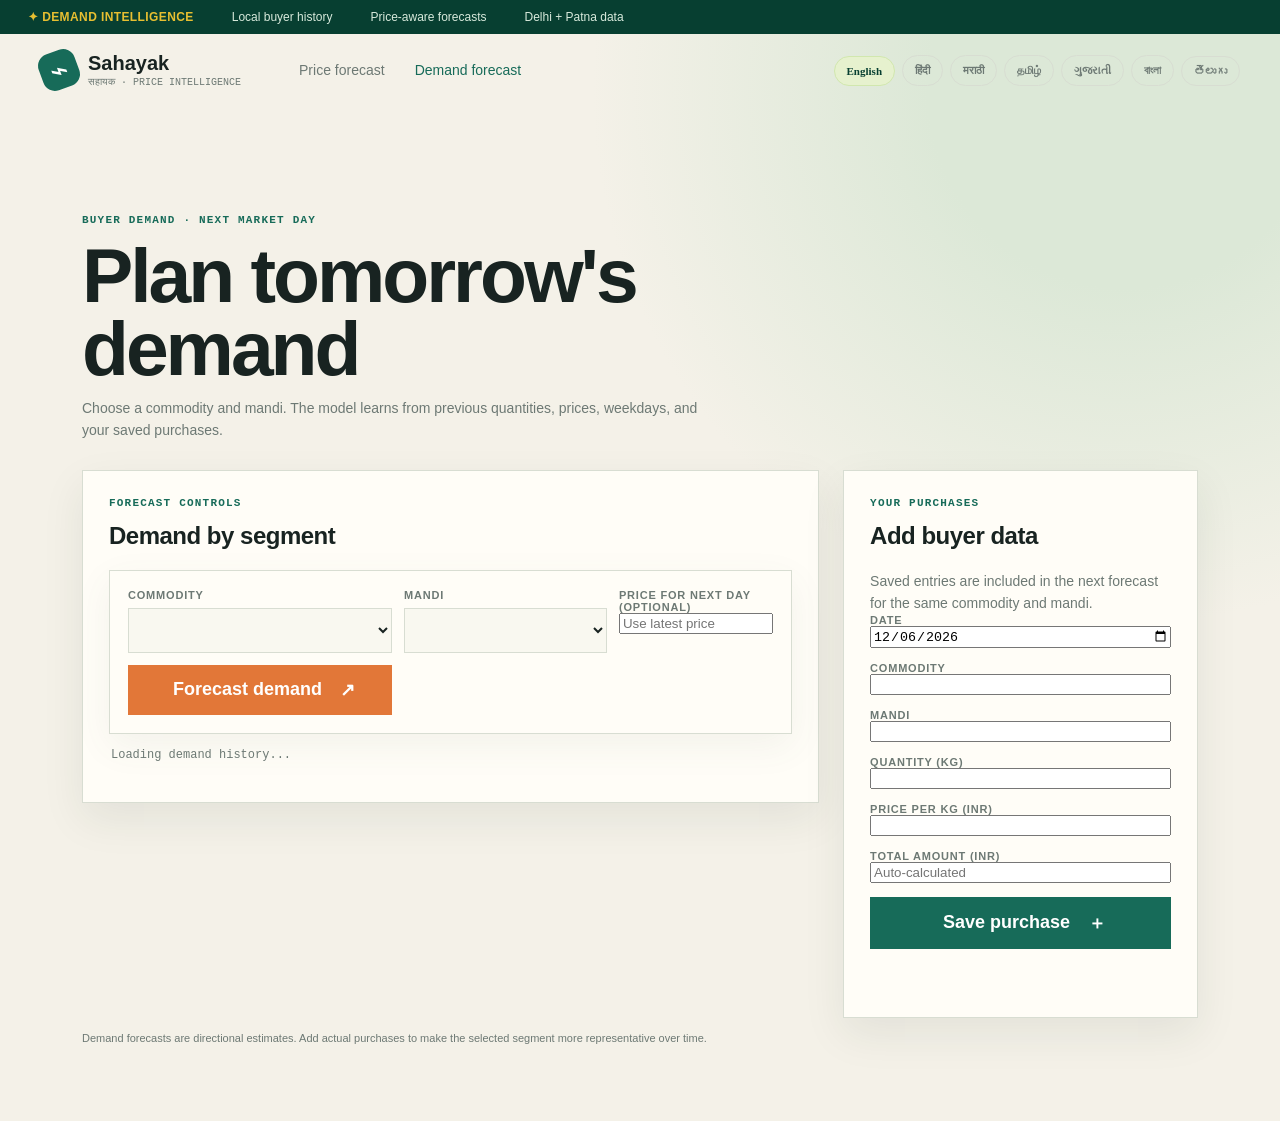
==== templates/demand.html @ 140be571 "Initial commit" ====
<!doctype html>
<html lang="en">
<head>
  <meta charset="utf-8">
  <meta name="viewport" content="width=device-width, initial-scale=1">
  <title>Sahayak Mandi | Demand Forecast</title>
  <link rel="stylesheet" href="/static/styles.css">
</head>
<body>
  <div class="ticker"><div class="ticker-inner"><strong>✦ <span data-i18n="feed">DEMAND INTELLIGENCE</span></strong><span data-i18n="localHistory">Local buyer history</span><span data-i18n="priceAware">Price-aware forecasts</span><span data-i18n="localData">Delhi + Patna data</span></div></div>
  <header class="topbar"><a class="brand" href="/"><span class="brand-mark">⌁</span><span><strong>Sahayak</strong><small>सहायक · PRICE INTELLIGENCE</small></span></a><nav><a href="/" data-i18n="priceForecast">Price forecast</a><a class="nav-active" href="/demand" data-i18n="demandForecast">Demand forecast</a></nav><div class="top-actions"><button class="pill" data-language="en" type="button">English</button><button class="pill" data-language="hi" type="button">हिंदी</button><button class="pill" data-language="mr" type="button">मराठी</button><button class="pill" data-language="ta" type="button">தமிழ்</button><button class="pill" data-language="gu" type="button">ગુજરાતી</button><button class="pill" data-language="bn" type="button">বাংলা</button><button class="pill" data-language="te" type="button">తెలుగు</button></div></header>
  <main class="shell demand-shell">
    <section class="demand-heading"><p class="eyebrow" data-i18n="headingEyebrow">BUYER DEMAND · NEXT MARKET DAY</p><h1 data-i18n="heading">Plan tomorrow's demand</h1><p class="muted" data-i18n="intro">Choose a commodity and mandi. The model learns from previous quantities, prices, weekdays, and your saved purchases.</p></section>
    <section class="demand-grid">
      <section class="panel demand-panel">
        <div class="section-heading"><div><p class="eyebrow" data-i18n="controlsEyebrow">FORECAST CONTROLS</p><h2 data-i18n="segmentTitle">Demand by segment</h2></div></div>
        <div class="controls demand-controls">
          <label><span data-i18n="commodity">Commodity</span><select id="demand-commodity"></select></label>
          <label><span data-i18n="mandi">Mandi</span><select id="demand-mandi"></select></label>
          <label><span data-i18n="nextPrice">Price for next day (optional)</span><input id="demand-price" type="number" min="0" step="0.01" placeholder="Use latest price"></label>
          <button id="demand-run" class="button primary" type="button"><span data-i18n="forecastButton">Forecast demand</span> <span>↗</span></button>
        </div>
        <div class="status" id="demand-status">Loading demand history...</div>
        <div class="demand-result" id="demand-result" hidden>
          <div class="metrics"><article><span data-i18n="nextDemand">Next-day demand</span><strong id="next-demand">—</strong><small data-i18n="kilograms">kilograms</small></article><article><span data-i18n="historyUsed">History used</span><strong id="history-days">—</strong><small data-i18n="daysSegment">days in segment</small></article><article><span data-i18n="forecastPrice">Forecast price</span><strong id="forecast-price">—</strong><small data-i18n="perKilogram">per kilogram</small></article></div>
          <div class="table-panel demand-table"><div class="section-heading"><div><p class="eyebrow" data-i18n="forwardView">FORWARD VIEW</p><h2 data-i18n="outlook">Demand outlook</h2></div></div><div class="table-scroll"><table><thead><tr><th data-i18n="date">Date</th><th data-i18n="expectedDemand">Expected demand</th><th data-i18n="priceUsed">Price used</th></tr></thead><tbody id="demand-rows"></tbody></table></div></div>
        </div>
      </section>
      <section class="panel purchase-panel">
        <div class="section-heading"><div><p class="eyebrow" data-i18n="purchasesEyebrow">YOUR PURCHASES</p><h2 data-i18n="addBuyer">Add buyer data</h2></div></div>
        <p class="muted" data-i18n="purchaseHelp">Saved entries are included in the next forecast for the same commodity and mandi.</p>
        <form id="purchase-form">
          <label><span data-i18n="date">Date</span><input id="purchase-date" type="date" required></label>
          <label><span data-i18n="commodity">Commodity</span><input id="purchase-commodity" list="commodity-list" required><datalist id="commodity-list"></datalist></label>
          <label><span data-i18n="mandi">Mandi</span><input id="purchase-mandi" list="mandi-list" required><datalist id="mandi-list"></datalist></label>
          <label><span data-i18n="quantity">Quantity (kg)</span><input id="purchase-quantity" type="number" min="0.01" step="0.01" required></label>
          <label><span data-i18n="pricePerKg">Price per kg (INR)</span><input id="purchase-price" type="number" min="0.01" step="0.01" required></label>
          <label><span data-i18n="totalAmount">Total amount (INR)</span><input id="purchase-amount" type="number" min="0.01" step="0.01" placeholder="Auto-calculated"></label>
          <button class="button secondary" type="submit"><span data-i18n="savePurchase">Save purchase</span> <span>＋</span></button>
        </form>
        <div class="status" id="purchase-status" aria-live="polite"></div>
      </section>
    </section>
    <footer data-i18n="disclaimer">Demand forecasts are directional estimates. Add actual purchases to make the selected segment more representative over time.</footer>
  </main>
  <script src="/static/demand.js"></script>
</body>
</html>
---- static/styles.css ----
.demand-shell { padding-bottom: 72px; }
.demand-heading { max-width: 760px; padding: 64px 0 28px; }
.demand-heading h1 { margin: 0 0 12px; font-size: clamp(2.5rem, 6vw, 5.5rem); line-height: .95; }
.demand-grid { display: grid; grid-template-columns: minmax(0, 1.35fr) minmax(300px, .65fr); gap: 24px; align-items: start; }
.panel { background: var(--panel, #fffdf7); border: 1px solid var(--line, #d9dfd1); padding: 26px; box-shadow: 0 16px 40px rgba(30, 54, 42, .08); }
.demand-controls { display: grid; grid-template-columns: repeat(2, minmax(0, 1fr)); gap: 14px; }
.demand-controls label:last-of-type { grid-column: span 2; }
.demand-controls button { align-self: end; }
.purchase-panel form { display: grid; gap: 14px; }
.purchase-panel input, .demand-controls input { width: 100%; box-sizing: border-box; }
.demand-table { margin-top: 24px; padding: 0; border: 0; box-shadow: none; }
.nav-active { color: var(--accent, #176b59); }
@media (max-width: 850px) { .demand-grid { grid-template-columns: 1fr; } }
@import url('https://fonts.googleapis.com/css2?family=DM+Mono:wght@400;500&family=Manrope:wght@400;600;700;800&family=Noto+Sans+Devanagari:wght@400;600;700;800&display=swap');
:root { --ink:#173229; --muted:#687871; --paper:#f7f5ef; --panel:#fffefa; --line:#d8dfd6; --forest:#073f31; --green:#138346; --lime:#b4d925; --gold:#e9a11a; --orange:#ee7e09; --blue:#2e67d3; --shadow:0 18px 40px #123c2d12; }
* { box-sizing:border-box; }
html { scroll-behavior:smooth; }
body { margin:0; color:var(--ink); background:radial-gradient(circle at 86% 18%, #e0efcf 0 13%, transparent 31%), var(--paper); font-family:Manrope,'Noto Sans Devanagari',sans-serif; }
body.dark { --ink:#edf6ee; --muted:#a7b8ae; --paper:#0c211a; --panel:#123126; --line:#2b493d; --forest:#06150f; --shadow:0 18px 45px #0000003d; background:radial-gradient(circle at 85% 15%, #174d321f 0 15%, transparent 34%), var(--paper); }
.ticker { overflow:hidden; background:var(--forest); color:#d8eadc; font-size:12px; }
.ticker-inner { max-width:1440px; margin:auto; display:flex; align-items:center; gap:38px; white-space:nowrap; padding:10px 28px; }
.ticker strong { color:#e7bf31; letter-spacing:.4px; }
.ticker b { color:white; margin-left:5px; }
.topbar { max-width:1440px; margin:auto; height:72px; display:flex; align-items:center; gap:58px; padding:0 40px; }
.brand { color:var(--ink); display:flex; gap:10px; align-items:center; text-decoration:none; }
.brand-mark { width:38px; height:38px; display:grid; place-items:center; color:white; background:var(--green); border-radius:12px; font-size:30px; transform:rotate(-20deg); }
.brand strong { display:block; font-size:20px; }
.brand small { color:var(--muted); display:block; font:10px 'DM Mono',monospace; margin-top:2px; }
nav { display:flex; gap:30px; margin-right:auto; }
nav a { color:var(--muted); text-decoration:none; font-size:14px; }
nav a:hover { color:var(--green); }
.top-actions { display:flex; align-items:center; justify-content:flex-end; gap:7px; flex-wrap:wrap; }
.pill,.icon-button { border:1px solid var(--line); color:var(--muted); background:transparent; border-radius:99px; padding:8px 12px; cursor:pointer; font:600 11px Manrope; }
.pill.active { color:var(--forest); background:#e6f1ce; border-color:#d1e7ae; }
.dark .pill.active { color:#10271d; }
.icon-button { border-radius:10px; font-size:17px; padding:6px 10px; }
.shell { max-width:1310px; margin:auto; padding:34px 40px 64px; }
.hero { min-height:425px; display:flex; position:relative; overflow:hidden; border-radius:26px; color:white; background:linear-gradient(112deg,#07513d,#108244 60%,#36a83e); box-shadow:var(--shadow); }
.hero-copy { position:relative; z-index:1; width:62%; padding:56px; }
.eyebrow { color:var(--green); font:600 11px 'DM Mono',monospace; letter-spacing:1.2px; margin:0 0 13px; }
.hero .eyebrow { color:#eec84b; }
h1 { max-width:760px; font-family:'Noto Sans Devanagari',Manrope,sans-serif; font-size:clamp(34px,4.2vw,64px); line-height:1.18; letter-spacing:-2px; margin:0; }
h2 { font-size:26px; letter-spacing:-.7px; margin:0; }
.hero p:not(.eyebrow) { max-width:650px; color:#d7edda; line-height:1.7; margin:20px 0 28px; }
.hero-actions { display:flex; gap:12px; flex-wrap:wrap; }
.button { display:inline-flex; align-items:center; justify-content:center; gap:10px; border:0; padding:14px 20px; cursor:pointer; text-decoration:none; font:700 13px Manrope,'Noto Sans Devanagari',sans-serif; }
.button.primary { background:var(--orange); color:white; }
.hero .button.secondary { background:white; color:var(--forest); }
.button:disabled { opacity:.55; cursor:wait; }
.hero-art { position:absolute; inset:0 0 0 58%; overflow:hidden; background:linear-gradient(155deg,#0b5b3c, #2a9b3a); }
.sun { position:absolute; right:19%; top:22%; color:#d6e65a; font-size:100px; opacity:.85; }
.leaf { position:absolute; color:#b6d83f; font-size:150px; opacity:.7; transform:rotate(35deg); }
.leaf-one { right:28%; top:25%; }
.leaf-two { right:8%; bottom:0; transform:rotate(-30deg); color:#62bc3c; }
.field-line { position:absolute; width:130%; height:80px; border-top:2px solid #bfe15777; border-radius:50%; transform:rotate(-18deg); right:-20%; }
.line-one { bottom:28%; }
.line-two { bottom:17%; }
.line-three { bottom:7%; }
.hero-art strong { position:absolute; bottom:34px; right:38px; color:#e2ec9f; font:800 40px Manrope; line-height:.75; text-align:right; }
.hero-art strong span { display:block; font:600 11px 'DM Mono'; margin-top:12px; }
.tomorrow-card { display:flex; justify-content:space-between; align-items:center; gap:24px; background:var(--panel); border:1px solid var(--line); box-shadow:var(--shadow); margin:0 20px 42px; padding:24px 30px; }
.tomorrow-card .muted { margin-bottom:0; }
.tomorrow-value { min-width:215px; border-left:3px solid var(--orange); padding-left:20px; }
.tomorrow-value span,.tomorrow-value small { display:block; color:var(--muted); font:11px 'DM Mono',monospace; }
.tomorrow-value strong { display:block; color:var(--green); font-size:38px; line-height:1.1; margin:7px 0 3px; }
.impact { display:grid; grid-template-columns:repeat(4,1fr); background:var(--panel); box-shadow:var(--shadow); margin:0 20px 42px; position:relative; transform:translateY(-1px); }
.impact article { padding:20px 22px 18px; border-right:1px solid var(--line); }
.impact article:last-child { border:0; }
.impact small,.impact span { display:block; color:var(--muted); font-size:11px; }
.impact strong { display:block; font-size:31px; line-height:1.1; margin:10px 0 7px; }
.impact strong.green { color:var(--green); }
.impact strong.orange { color:#d47d0c; }
.impact strong.blue { color:var(--blue); }
.workspace { scroll-margin-top:20px; }
.section-intro { display:flex; justify-content:space-between; align-items:end; gap:25px; margin-bottom:23px; }
.muted { color:var(--muted); max-width:630px; line-height:1.6; font-size:14px; margin:10px 0 0; }
.today { border-left:3px solid var(--orange); padding:3px 0 3px 13px; min-width:140px; }
.today span,.today strong { display:block; }
.today span { color:var(--muted); font-size:11px; }
.today strong { font:500 15px 'DM Mono',monospace; margin-top:7px; }
.controls { display:grid; grid-template-columns:1.2fr 1fr .7fr auto; gap:12px; background:var(--panel); border:1px solid var(--line); padding:17px; box-shadow:var(--shadow); }
label { color:var(--muted); font-size:11px; font-weight:700; text-transform:uppercase; letter-spacing:.7px; }
select { width:100%; display:block; border:1px solid var(--line); background:var(--paper); color:var(--ink); font:600 14px Manrope; padding:13px 12px; margin-top:7px; }
.controls .button { align-self:end; }
.status { color:var(--muted); font:12px 'DM Mono',monospace; padding:13px 2px; min-height:40px; }
.metrics { display:grid; grid-template-columns:repeat(3,1fr); border-top:1px solid var(--line); border-bottom:1px solid var(--line); margin-bottom:25px; }
.metrics article { padding:20px 18px 19px 0; border-right:1px solid var(--line); margin:17px 18px 17px 0; }
.metrics article:last-child { border:0; }
.metrics span,.metrics small { display:block; color:var(--muted); font-size:12px; }
.metrics strong { display:block; font-size:28px; margin:8px 0 2px; }
.visual,.table-panel { background:var(--panel); border:1px solid var(--line); padding:24px; margin-bottom:18px; box-shadow:var(--shadow); }
.section-heading { display:flex; justify-content:space-between; align-items:end; gap:12px; margin-bottom:20px; }
.section-heading > span { color:var(--muted); font:12px 'DM Mono',monospace; }
.chart-wrap { height:350px; }
.table-scroll { overflow:auto; }
table { width:100%; border-collapse:collapse; text-align:left; font-size:13px; }
th { color:var(--muted); font:11px 'DM Mono',monospace; text-transform:uppercase; padding:10px 0; border-bottom:1px solid var(--line); }
td { padding:13px 0; border-bottom:1px solid var(--line); }
td:nth-child(2) { font-weight:800; }
td:last-child { color:var(--green); }
footer { color:var(--muted); font-size:11px; line-height:1.6; padding:18px 0; }
@media (max-width:760px) { .topbar { height:auto; padding:17px 18px; gap:15px; flex-wrap:wrap; }.brand { margin-right:auto; } nav { order:3; width:100%; gap:20px; }.top-actions { margin-left:auto; }.shell { padding:22px 16px 42px; }.hero { min-height:560px; }.hero-copy { width:100%; padding:34px 27px; }.hero-art { inset:56% 0 0; }.tomorrow-card { margin:0 10px 34px; align-items:flex-start; flex-direction:column; padding:21px; }.tomorrow-value { width:100%; min-width:0; padding:14px 0 0; border-left:0; border-top:3px solid var(--orange); }.section-intro { align-items:start; flex-direction:column; }.controls { grid-template-columns:1fr; }.controls .button { width:100%; }.metrics { grid-template-columns:1fr; }.metrics article { border-right:0; border-bottom:1px solid var(--line); margin:0; padding:17px 0; }.metrics article:last-child { border:0; }.visual,.table-panel { padding:16px; }.chart-wrap { height:270px; } h1 { letter-spacing:-1px; } }
@import url('https://fonts.googleapis.com/css2?family=DM+Mono:wght@400;500&family=Manrope:wght@400;600;700;800&display=swap');
:root { --ink:#182321; --muted:#6d7974; --paper:#f4f1e8; --panel:#fffdf7; --line:#d8ddd2; --green:#176b59; --orange:#e27738; }
* { box-sizing:border-box; } body { margin:0; color:var(--ink); background:radial-gradient(circle at 88% 8%, #dce8d7 0 13%, transparent 35%), var(--paper); font-family:Manrope,sans-serif; }
.shell { max-width:1180px; margin:auto; padding:44px 32px 60px; } .masthead { display:flex; justify-content:space-between; align-items:flex-end; gap:24px; padding-bottom:42px; }
.kicker { color:var(--green); font:500 11px 'DM Mono',monospace; letter-spacing:1.5px; margin:0 0 10px; } h1 { font-size:clamp(42px,7vw,84px); line-height:.95; letter-spacing:-3px; margin:0; } h2 { font-size:24px; margin:0; letter-spacing:-.5px; } .lede { max-width:470px; color:var(--muted); margin:22px 0 0; line-height:1.65; }
.today { border-left:3px solid var(--orange); padding:4px 0 4px 16px; min-width:150px; } .today span,.today strong { display:block; } .today span { color:var(--muted); font-size:12px; } .today strong { font:500 16px 'DM Mono',monospace; margin-top:7px; }
.controls { display:grid; grid-template-columns:1.3fr 1fr .7fr auto; gap:12px; background:var(--panel); border:1px solid var(--line); padding:18px; box-shadow:0 12px 35px #52665012; } label { font-size:11px; font-weight:700; text-transform:uppercase; letter-spacing:.8px; color:var(--muted); } select { width:100%; display:block; border:1px solid var(--line); background:#f9f8f0; color:var(--ink); font:600 14px Manrope; padding:13px 12px; margin-top:7px; } button { align-self:end; border:0; background:var(--green); color:white; cursor:pointer; padding:14px 18px; font:700 13px Manrope; } button span { font-size:18px; margin-left:8px; }
.status { color:var(--muted); font:12px 'DM Mono',monospace; padding:14px 2px; min-height:42px; } .metrics { display:grid; grid-template-columns:repeat(3,1fr); border-top:1px solid var(--line); border-bottom:1px solid var(--line); margin-bottom:38px; } .metrics article { padding:22px 18px 20px 0; border-right:1px solid var(--line); margin:18px 18px 18px 0; } .metrics article:last-child { border:0; } .metrics span,.metrics small { display:block; color:var(--muted); font-size:12px; } .metrics strong { display:block; font-size:29px; margin:8px 0 2px; }
.visual,.table-panel { background:var(--panel); border:1px solid var(--line); padding:24px; margin-bottom:20px; } .section-heading { display:flex; justify-content:space-between; align-items:end; gap:12px; margin-bottom:20px; } .section-heading > span { color:var(--muted); font:12px 'DM Mono',monospace; } .chart-wrap { height:350px; } .table-scroll { overflow:auto; } table { width:100%; border-collapse:collapse; text-align:left; font-size:13px; } th { color:var(--muted); font:11px 'DM Mono',monospace; text-transform:uppercase; padding:10px 0; border-bottom:1px solid var(--line); } td { padding:13px 0; border-bottom:1px solid #e7e9e1; } td:nth-child(2) { font-weight:800; } td:last-child { color:var(--green); } footer { color:var(--muted); font-size:11px; line-height:1.6; padding:12px 0; }
@media (max-width:700px) { .shell { padding:28px 18px 40px; } .masthead { display:block; } .today { margin-top:28px; } .controls { grid-template-columns:1fr; } button { width:100%; } .metrics { grid-template-columns:1fr; } .metrics article { border-right:0; border-bottom:1px solid var(--line); margin:0; padding:18px 0; } .metrics article:last-child { border:0; } .visual,.table-panel { padding:16px; } .chart-wrap { height:270px; } }
.dark select, .dark select option { background:var(--panel); color:var(--ink); }
.dark td:last-child { color:#9be6b3; }
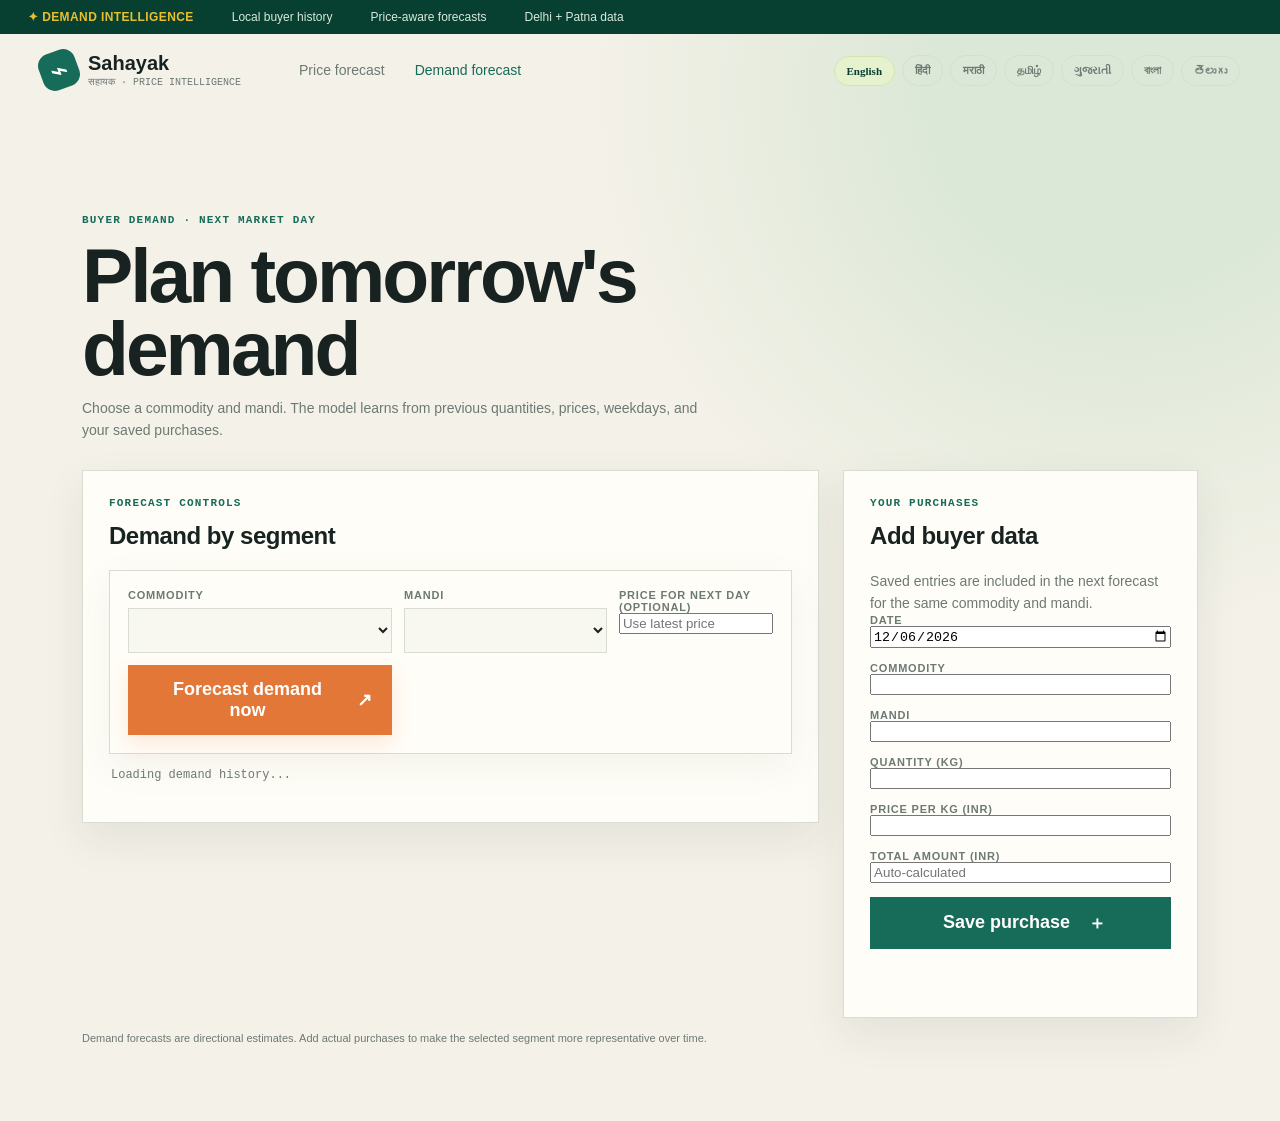
==== commit 631fbd37: "Update forecasting project" ====
--- a/templates/demand.html
+++ b/templates/demand.html
@@ -18,7 +18,7 @@
           <label><span data-i18n="commodity">Commodity</span><select id="demand-commodity"></select></label>
           <label><span data-i18n="mandi">Mandi</span><select id="demand-mandi"></select></label>
           <label><span data-i18n="nextPrice">Price for next day (optional)</span><input id="demand-price" type="number" min="0" step="0.01" placeholder="Use latest price"></label>
-          <button id="demand-run" class="button primary" type="button"><span data-i18n="forecastButton">Forecast demand</span> <span>↗</span></button>
+          <button id="demand-run" class="button primary forecast-action" type="button"><span data-i18n="forecastButton">Forecast demand now</span> <span>↗</span></button>
         </div>
         <div class="status" id="demand-status">Loading demand history...</div>
         <div class="demand-result" id="demand-result" hidden>
--- a/static/styles.css
+++ b/static/styles.css
@@ -44,6 +44,9 @@
 .hero p:not(.eyebrow) { max-width:650px; color:#d7edda; line-height:1.7; margin:20px 0 28px; }
 .hero-actions { display:flex; gap:12px; flex-wrap:wrap; }
 .button { display:inline-flex; align-items:center; justify-content:center; gap:10px; border:0; padding:14px 20px; cursor:pointer; text-decoration:none; font:700 13px Manrope,'Noto Sans Devanagari',sans-serif; }
+.forecast-action { min-height:48px; box-shadow:0 8px 18px #e2773826; }
+.forecast-action:hover:not(:disabled) { transform:translateY(-1px); filter:brightness(1.04); }
+.forecast-action:focus-visible { outline:3px solid #e9a11a; outline-offset:3px; }
 .button.primary { background:var(--orange); color:white; }
 .hero .button.secondary { background:white; color:var(--forest); }
 .button:disabled { opacity:.55; cursor:wait; }
